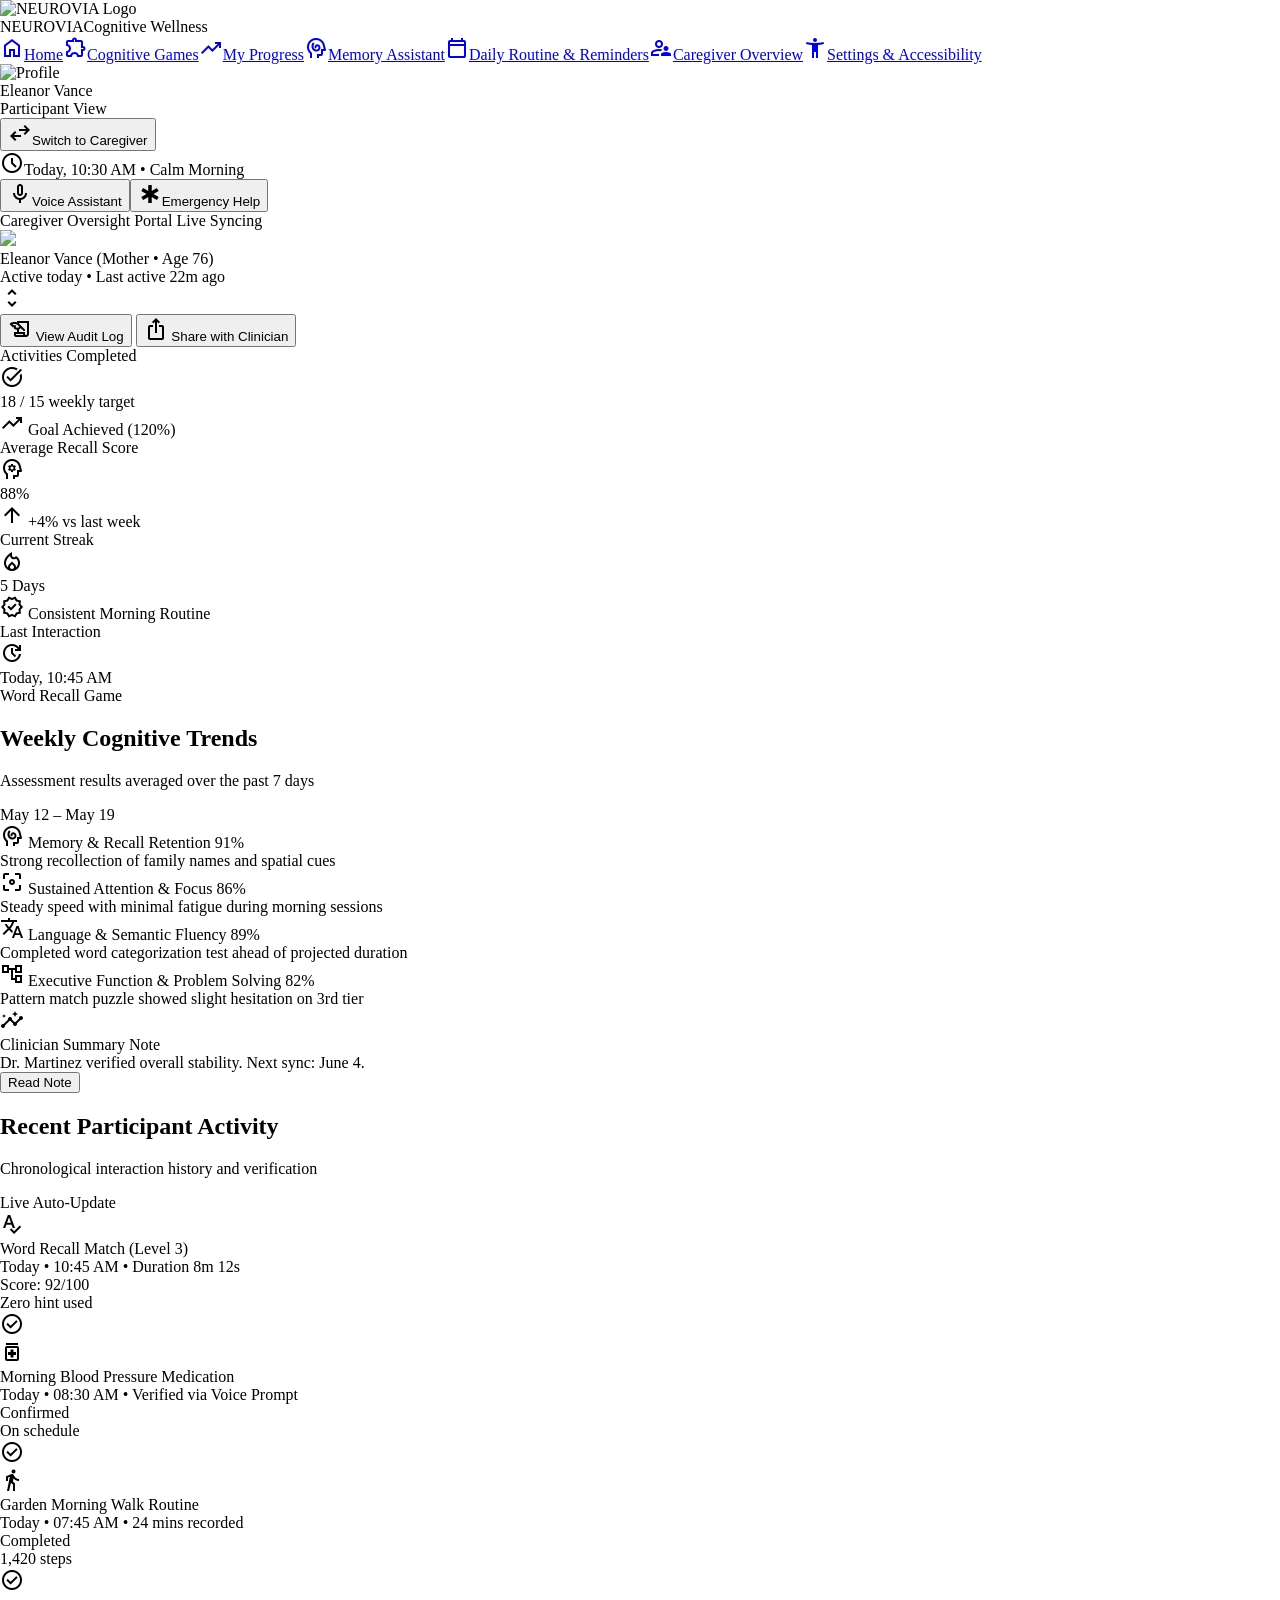
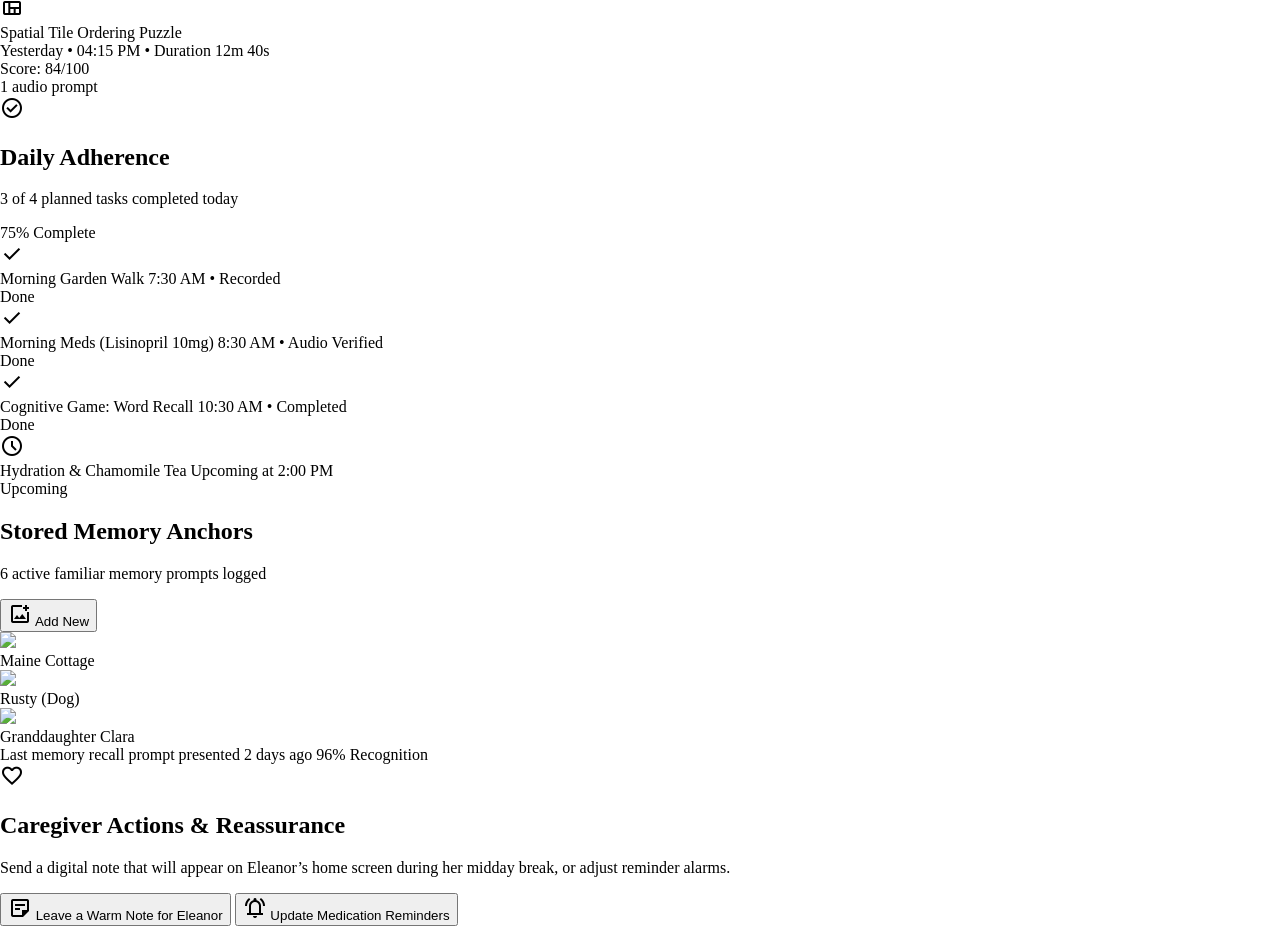
==== stitch_design/code.html @ ff9efb5a "Initial commit: CUREME/APON Cognitive Care Platform - FastAPI backend, Streamlit frontend, Web clien" ====
<!DOCTYPE html><html lang="en" style=""><head><meta charset="utf-8"><meta content="width=device-width, initial-scale=1.0" name="viewport"><link href="https://fonts.googleapis.com" rel="preconnect"><link crossorigin="" href="https://fonts.gstatic.com" rel="preconnect"><link href="https://fonts.googleapis.com/css2?family=Atkinson+Hyperlegible+Next:ital,wght@0,400..700;1,400..700&amp;family=Plus+Jakarta+Sans:ital,wght@0,500;0,600;0,700;1,500;1,600&amp;display=swap" rel="stylesheet"><link href="https://fonts.googleapis.com/css2?family=Material+Symbols+Outlined:opsz,wght,FILL,GRAD@24,400,0,0" rel="stylesheet">
<link href="https://fonts.googleapis.com/css2?family=Material+Symbols+Outlined:wght,FILL@100..700,0..1&amp;display=swap" rel="stylesheet"><style>@layer base{html,body{margin:0;padding:0;}body{overscroll-behavior:none;}main>:first-child{margin-top:0!important;}main>:last-child{margin-bottom:0!important;}}::-webkit-scrollbar{display:none;}</style><script src="https://cdn.tailwindcss.com"></script><script id="tailwind-config">tailwind.config={darkMode:"class",theme:{extend:{colors:{"tertiary-fixed":"#ffddb6","inverse-on-surface":"#e4f3fb","error-container":"#ffdad6","primary":"#005138","surface-container-highest":"#d6e5ed","background":"#f3faff","inverse-primary":"#89d6b1","secondary-fixed":"#d2e4fc","on-primary-container":"#9ae9c3","surface-variant":"#d6e5ed","surface-container":"#e1f0f8","secondary":"#4f6074","on-tertiary-container":"#ffd198","tertiary":"#643f00","on-primary-fixed-variant":"#005138","surface-container-lowest":"#ffffff","on-error-container":"#93000a","surface-dim":"#cddce4","on-primary":"#ffffff","surface":"#f3faff","secondary-container":"#d2e4fc","on-background":"#0f1d23","surface-bright":"#f3faff","surface-container-high":"#dbebf2","primary-container":"#176b4d","on-tertiary-fixed-variant":"#643f00","on-surface-variant":"#3f4943","surface-tint":"#176b4d","outline":"#6f7a73","on-tertiary-fixed":"#2a1800","on-tertiary":"#ffffff","surface-container-low":"#e7f6fe","outline-variant":"#bec9c1","primary-fixed-dim":"#89d6b1","tertiary-container":"#845400","on-error":"#ffffff","secondary-fixed-dim":"#b6c8df","error":"#ba1a1a","on-secondary-container":"#55667a","on-surface":"#0f1d23","on-secondary-fixed-variant":"#37485b","tertiary-fixed-dim":"#ffb959","inverse-surface":"#243238","on-secondary":"#ffffff","on-primary-fixed":"#002114","primary-fixed":"#a4f3cc","on-secondary-fixed":"#0a1d2e"},borderRadius:{"DEFAULT":"0.25rem","lg":"0.5rem","xl":"0.75rem","full":"9999px"},spacing:{"space-sm":"0.75rem","space-lg":"1.5rem","space-xs":"0.5rem","space-md":"1rem","gutter-desktop":"2rem","margin-desktop":"3rem","gutter":"1.5rem","margin":"1.5rem","space-xl":"2.5rem"},fontFamily:{"headline-lg":["Plus Jakarta Sans"],"headline-sm":["Plus Jakarta Sans"],"body-md":["Atkinson Hyperlegible Next"],"headline-xl":["Plus Jakarta Sans"],"headline-lg-mobile":["Plus Jakarta Sans"],"label-sm":["Atkinson Hyperlegible Next"],"headline-xl-mobile":["Plus Jakarta Sans"],"label-lg":["Atkinson Hyperlegible Next"],"label-md":["Atkinson Hyperlegible Next"],"body-lg":["Atkinson Hyperlegible Next"],"body-xl":["Atkinson Hyperlegible Next"],"headline-md":["Plus Jakarta Sans"]},fontSize:{"headline-lg":["32px",{lineHeight:"42px",letterSpacing:"-0.015em",fontWeight:"700"}],"headline-sm":["20px",{lineHeight:"28px",fontWeight:"600"}],"body-md":["16px",{lineHeight:"26px",fontWeight:"400"}],"headline-xl":["40px",{lineHeight:"52px",letterSpacing:"-0.02em",fontWeight:"700"}],"headline-lg-mobile":["26px",{lineHeight:"34px",fontWeight:"700"}],"label-sm":["13px",{lineHeight:"18px",letterSpacing:"0.02em",fontWeight:"600"}],"headline-xl-mobile":["30px",{lineHeight:"38px",letterSpacing:"-0.01em",fontWeight:"700"}],"label-lg":["16px",{lineHeight:"22px",letterSpacing:"0.01em",fontWeight:"600"}],"label-md":["15px",{lineHeight:"20px",letterSpacing:"0.01em",fontWeight:"600"}],"body-lg":["18px",{lineHeight:"28px",fontWeight:"400"}],"body-xl":["20px",{lineHeight:"32px",fontWeight:"400"}],"headline-md":["24px",{lineHeight:"34px",fontWeight:"600"}]}}}}</script></head><body class="bg-surface font-body-md text-on-surface antialiased"><aside class="fixed left-0 top-0 h-screen w-[280px] bg-inverse-surface text-inverse-on-surface z-50 flex flex-col justify-between shadow-[0_4px_24px_rgba(0,0,0,0.12)] select-none"><div class="flex flex-col flex-1 min-h-0"><div class="p-space-lg flex items-center gap-space-sm bg-inverse-surface"><img alt="NEUROVIA Logo" class="h-8 w-auto object-contain" src="https://lh3.googleusercontent.com/aida-public/[base64]"><div class="flex flex-col"><span class="font-headline-sm text-headline-sm text-surface-container-lowest leading-none tracking-tight">NEUROVIA</span><span class="font-label-sm text-label-sm text-outline-variant mt-1 leading-none">Cognitive Wellness</span></div></div><nav class="flex-1 overflow-y-auto px-space-md py-space-xs space-y-1" data-active-classes="bg-primary-container text-on-primary font-label-lg rounded-xl shadow-[0_2px_8px_rgba(0,0,0,0.1)]"><a class="flex items-center gap-space-sm px-space-md py-3 rounded-xl font-label-lg text-label-lg text-surface-container-highest hover:bg-surface-variant/10 hover:text-surface-container-lowest transition-all duration-150" data-path="elderly-dashboard" href="#"><span class="material-symbols-outlined text-[24px]">home</span><span class="">Home</span></a><a class="flex items-center gap-space-sm px-space-md py-3 rounded-xl font-label-lg text-label-lg text-surface-container-highest hover:bg-surface-variant/10 hover:text-surface-container-lowest transition-all duration-150" data-path="cognitive-games" href="#"><span class="material-symbols-outlined text-[24px]">extension</span><span class="">Cognitive Games</span></a><a class="flex items-center gap-space-sm px-space-md py-3 rounded-xl font-label-lg text-label-lg text-surface-container-highest hover:bg-surface-variant/10 hover:text-surface-container-lowest transition-all duration-150" data-path="my-progress" href="#"><span class="material-symbols-outlined text-[24px]">trending_up</span><span class="">My Progress</span></a><a class="flex items-center gap-space-sm px-space-md py-3 rounded-xl font-label-lg text-label-lg text-surface-container-highest hover:bg-surface-variant/10 hover:text-surface-container-lowest transition-all duration-150" data-path="memory-assistant" href="#"><span class="material-symbols-outlined text-[24px]">cognition</span><span class="">Memory Assistant</span></a><a class="flex items-center gap-space-sm px-space-md py-3 rounded-xl font-label-lg text-label-lg text-surface-container-highest hover:bg-surface-variant/10 hover:text-surface-container-lowest transition-all duration-150" data-path="daily-routine-and-reminders" href="#"><span class="material-symbols-outlined text-[24px]">calendar_today</span><span class="">Daily Routine &amp; Reminders</span></a><a aria-current="page" class="flex items-center gap-space-sm px-space-md py-3 transition-all duration-150 bg-primary-container text-on-primary font-label-lg rounded-xl shadow-[0_2px_8px_rgba(0,0,0,0.1)]" data-path="caregiver-overview" href="#"><span class="material-symbols-outlined text-[24px]">supervisor_account</span><span class="">Caregiver Overview</span></a><a class="flex items-center gap-space-sm px-space-md py-3 rounded-xl font-label-lg text-label-lg text-surface-container-highest hover:bg-surface-variant/10 hover:text-surface-container-lowest transition-all duration-150" data-path="settings-and-accessibility" href="#"><span class="material-symbols-outlined text-[24px]">accessibility_new</span><span class="">Settings &amp; Accessibility</span></a></nav></div><div class="p-space-md bg-inverse-surface space-y-space-sm"><div class="flex items-center gap-space-sm p-space-sm rounded-xl bg-surface-variant/10"><img alt="Profile" class="w-8 h-8 rounded-full object-cover" src="https://lh3.googleusercontent.com/aida-public/[base64]"><div class="flex-1 min-w-0"><div class="font-label-md text-label-md text-surface-container-lowest truncate">Eleanor Vance</div><div class="inline-flex items-center gap-1 font-label-sm text-label-sm text-primary-fixed"><span class="w-2 h-2 rounded-full bg-primary-fixed"></span>Participant View</div></div></div><button class="w-full min-h-[48px] flex items-center justify-center gap-space-xs px-space-md py-2.5 rounded-xl font-label-md text-label-md text-surface-container-lowest bg-surface-variant/20 hover:bg-surface-variant/30 transition-colors focus:outline-none" type="button"><span class="material-symbols-outlined text-[20px]">swap_horiz</span><span class="">Switch to Caregiver</span></button></div></aside><div class="pl-[280px]"><header class="fixed top-0 left-[280px] right-0 h-20 bg-surface/90 backdrop-blur-xl shadow-[0_1px_8px_rgba(0,0,0,0.04)] z-40 flex items-center justify-between px-gutter-desktop"><div class="flex items-center gap-space-md"><div class="flex items-center gap-space-xs text-on-surface-variant"><span class="material-symbols-outlined text-[24px] text-primary">schedule</span><span class="font-label-lg text-label-lg font-medium text-on-surface">Today, 10:30 AM • Calm Morning</span></div></div><div class="flex items-center gap-space-md"><button aria-label="Toggle Voice Assistant" class="min-h-[48px] px-space-md py-2 rounded-full bg-surface-container-high hover:bg-surface-container-highest text-on-surface flex items-center gap-space-xs font-label-lg text-label-lg transition-colors shadow-[0_1px_4px_rgba(0,0,0,0.03)]" type="button"><span class="material-symbols-outlined text-[22px] text-primary">mic</span><span class="">Voice Assistant</span></button><button class="min-h-[48px] px-space-md py-2 rounded-full bg-error text-on-error flex items-center gap-space-xs font-label-lg text-label-lg shadow-[0_2px_8px_rgba(186,26,26,0.2)] hover:opacity-95 transition-opacity" type="button"><span class="material-symbols-outlined text-[22px]">emergency</span><span class="">Emergency Help</span></button></div></header><main class="w-full pt-20 px-gutter-desktop pb-margin-desktop bg-surface min-h-screen"><div class="flex flex-col w-full max-w-[1440px] mx-auto gap-space-xl">
<!-- Top Context & Action Bar -->
<section class="flex flex-col md:flex-row md:items-center justify-between gap-space-md">
<div class="flex flex-col gap-1">
<div class="flex items-center gap-space-xs">
<span class="font-label-sm text-label-sm text-secondary tracking-wider uppercase">Caregiver Oversight Portal</span>
<span class="w-1.5 h-1.5 rounded-full bg-primary"></span>
<span class="font-label-sm text-label-sm text-primary">Live Syncing</span>
</div>
<div class="flex flex-wrap items-center gap-space-md">
<!-- Participant Selector Segment -->
<div class="relative inline-flex items-center bg-surface-container-low hover:bg-surface-container py-2 px-4 rounded-xl shadow-sm cursor-pointer transition-all duration-150">
<div class="w-10 h-10 rounded-full overflow-hidden mr-3 shrink-0">
<img class="w-full h-full object-cover" data-alt="Warm and dignified portrait of Eleanor Vance, an active 76-year-old grandmother with soft silver hair, wearing an emerald knit cardigan, sitting near natural morning window light in a serene room with Scandinavian indoor plants." src="https://lh3.googleusercontent.com/aida-public/[base64]">
</div>
<div class="flex flex-col pr-8">
<span class="font-headline-sm text-headline-sm text-on-surface">Eleanor Vance <span class="font-normal text-secondary text-body-md">(Mother • Age 76)</span></span>
<div class="flex items-center gap-1.5 mt-0.5">
<span class="w-2 h-2 rounded-full bg-primary animate-pulse"></span>
<span class="font-label-sm text-label-sm text-primary font-medium">Active today • Last active 22m ago</span>
</div>
</div>
<span class="material-symbols-outlined text-secondary absolute right-3 text-[22px]">unfold_more</span>
</div>
</div>
</div>
<!-- Quick Action Hub -->
<div class="flex items-center gap-space-sm self-start md:self-auto">
<button class="min-h-[48px] px-space-md py-2.5 rounded-xl bg-surface-container hover:bg-surface-container-high text-on-surface font-label-lg text-label-lg flex items-center gap-space-xs shadow-sm transition-all duration-150" type="button">
<span class="material-symbols-outlined text-[20px] text-secondary">history_edu</span>
<span class="">View Audit Log</span>
</button>
<button class="min-h-[48px] px-space-lg py-2.5 rounded-xl bg-primary hover:bg-primary-container text-on-primary font-label-lg text-label-lg flex items-center gap-space-xs shadow-md transition-all duration-150" type="button">
<span class="material-symbols-outlined text-[20px]">ios_share</span>
<span class="">Share with Clinician</span>
</button>
</div>
</section>
<!-- Key Health Indicators (4-Metric Grid) -->
<section class="grid grid-cols-1 sm:grid-cols-2 lg:grid-cols-4 gap-space-md">
<!-- Metric 1 -->
<div class="bg-surface-container-lowest p-space-lg rounded-xl shadow-sm flex flex-col justify-between relative overflow-hidden group hover:shadow-md transition-shadow">
<div class="absolute -right-3 -top-3 w-20 h-20 rounded-full bg-primary/5 pointer-events-none"></div>
<div class="flex items-center justify-between">
<span class="font-label-md text-label-md text-secondary font-medium">Activities Completed</span>
<div class="w-9 h-9 rounded-lg bg-surface-container-low flex items-center justify-center text-primary">
<span class="material-symbols-outlined text-[22px]">task_alt</span>
</div>
</div>
<div class="mt-4">
<div class="font-headline-lg text-headline-lg text-on-surface tracking-tight">18 <span class="font-label-md text-label-md text-secondary font-normal">/ 15 weekly target</span></div>
<div class="inline-flex items-center gap-1.5 mt-2 px-2.5 py-1 rounded-full bg-primary-fixed/40 text-on-primary-fixed-variant font-label-sm text-label-sm font-semibold">
<span class="material-symbols-outlined text-[16px]">trending_up</span>
<span class="">Goal Achieved (120%)</span>
</div>
</div>
<div class="w-full bg-surface-container-high h-1.5 rounded-full mt-4 overflow-hidden">
<div class="bg-primary h-full rounded-full" style="width: 100%;"></div>
</div>
</div>
<!-- Metric 2 -->
<div class="bg-surface-container-lowest p-space-lg rounded-xl shadow-sm flex flex-col justify-between relative overflow-hidden group hover:shadow-md transition-shadow">
<div class="absolute -right-3 -top-3 w-20 h-20 rounded-full bg-secondary-fixed/30 pointer-events-none"></div>
<div class="flex items-center justify-between">
<span class="font-label-md text-label-md text-secondary font-medium">Average Recall Score</span>
<div class="w-9 h-9 rounded-lg bg-secondary-container flex items-center justify-center text-on-secondary-container">
<span class="material-symbols-outlined text-[22px]">psychology</span>
</div>
</div>
<div class="mt-4">
<div class="font-headline-lg text-headline-lg text-on-surface tracking-tight">88%</div>
<div class="inline-flex items-center gap-1.5 mt-2 px-2.5 py-1 rounded-full bg-primary-fixed/40 text-on-primary-fixed-variant font-label-sm text-label-sm font-semibold">
<span class="material-symbols-outlined text-[16px]">arrow_upward</span>
<span class="">+4% vs last week</span>
</div>
</div>
<div class="w-full bg-surface-container-high h-1.5 rounded-full mt-4 overflow-hidden">
<div class="bg-primary-container h-full rounded-full" style="width: 88%;"></div>
</div>
</div>
<!-- Metric 3 -->
<div class="bg-surface-container-lowest p-space-lg rounded-xl shadow-sm flex flex-col justify-between relative overflow-hidden group hover:shadow-md transition-shadow">
<div class="absolute -right-3 -top-3 w-20 h-20 rounded-full bg-tertiary-fixed/30 pointer-events-none"></div>
<div class="flex items-center justify-between">
<span class="font-label-md text-label-md text-secondary font-medium">Current Streak</span>
<div class="w-9 h-9 rounded-lg bg-tertiary-fixed/60 flex items-center justify-center text-on-tertiary-fixed-variant">
<span class="material-symbols-outlined text-[22px]">local_fire_department</span>
</div>
</div>
<div class="mt-4">
<div class="font-headline-lg text-headline-lg text-on-surface tracking-tight">5 Days</div>
<div class="inline-flex items-center gap-1.5 mt-2 px-2.5 py-1 rounded-full bg-tertiary-fixed/40 text-on-tertiary-fixed-variant font-label-sm text-label-sm font-semibold">
<span class="material-symbols-outlined text-[16px]">verified</span>
<span class="">Consistent Morning Routine</span>
</div>
</div>
<div class="w-full bg-surface-container-high h-1.5 rounded-full mt-4 overflow-hidden">
<div class="bg-tertiary-container h-full rounded-full" style="width: 71%;"></div>
</div>
</div>
<!-- Metric 4 -->
<div class="bg-surface-container-lowest p-space-lg rounded-xl shadow-sm flex flex-col justify-between relative overflow-hidden group hover:shadow-md transition-shadow">
<div class="absolute -right-3 -top-3 w-20 h-20 rounded-full bg-surface-variant/40 pointer-events-none"></div>
<div class="flex items-center justify-between">
<span class="font-label-md text-label-md text-secondary font-medium">Last Interaction</span>
<div class="w-9 h-9 rounded-lg bg-surface-container-high flex items-center justify-center text-secondary">
<span class="material-symbols-outlined text-[22px]">update</span>
</div>
</div>
<div class="mt-4">
<div class="font-headline-sm text-headline-sm text-on-surface tracking-tight">Today, 10:45 AM</div>
<div class="text-body-md text-secondary mt-1 flex items-center gap-1.5">
<span class="w-2 h-2 rounded-full bg-inverse-primary"></span>
<span class="">Word Recall Game</span>
</div>
</div>
<div class="w-full bg-surface-container-high h-1.5 rounded-full mt-4 overflow-hidden">
<div class="bg-secondary h-full rounded-full" style="width: 100%;"></div>
</div>
</div>
</section>
<!-- Main 2-Column Oversight Grid -->
<div class="grid grid-cols-1 lg:grid-cols-12 gap-space-lg">
<!-- Left Column (Performance & Activity Audits) -->
<section class="lg:col-span-7 flex flex-col gap-space-lg">
<!-- Performance Breakdown Chart Card -->
<div class="bg-surface-container-lowest p-space-lg rounded-xl shadow-sm flex flex-col gap-space-md">
<div class="flex items-center justify-between">
<div class="flex flex-col">
<h2 class="font-headline-md text-headline-md text-on-surface">Weekly Cognitive Trends</h2>
<p class="font-body-md text-body-md text-secondary">Assessment results averaged over the past 7 days</p>
</div>
<span class="px-3 py-1 bg-surface-container text-on-surface font-label-sm text-label-sm rounded-full font-medium">May 12 – May 19</span>
</div>
<!-- Metric Bars -->
<div class="flex flex-col gap-space-md mt-2">
<!-- Memory -->
<div class="flex flex-col gap-1.5">
<div class="flex items-center justify-between font-label-md text-label-md">
<span class="flex items-center gap-2 text-on-surface font-medium">
<span class="material-symbols-outlined text-primary text-[20px]">cognition</span>
                Memory &amp; Recall Retention
              </span>
<span class="font-headline-sm text-headline-sm text-primary">91%</span>
</div>
<div class="w-full bg-surface-container h-3 rounded-full overflow-hidden p-0.5">
<div class="bg-primary h-full rounded-full transition-all duration-500" style="width: 91%;"></div>
</div>
<span class="font-label-sm text-label-sm text-secondary">Strong recollection of family names and spatial cues</span>
</div>
<!-- Attention -->
<div class="flex flex-col gap-1.5">
<div class="flex items-center justify-between font-label-md text-label-md">
<span class="flex items-center gap-2 text-on-surface font-medium">
<span class="material-symbols-outlined text-secondary text-[20px]">filter_center_focus</span>
                Sustained Attention &amp; Focus
              </span>
<span class="font-headline-sm text-headline-sm text-secondary">86%</span>
</div>
<div class="w-full bg-surface-container h-3 rounded-full overflow-hidden p-0.5">
<div class="bg-secondary h-full rounded-full transition-all duration-500" style="width: 86%;"></div>
</div>
<span class="font-label-sm text-label-sm text-secondary">Steady speed with minimal fatigue during morning sessions</span>
</div>
<!-- Language -->
<div class="flex flex-col gap-1.5">
<div class="flex items-center justify-between font-label-md text-label-md">
<span class="flex items-center gap-2 text-on-surface font-medium">
<span class="material-symbols-outlined text-primary-container text-[20px]">translate</span>
                Language &amp; Semantic Fluency
              </span>
<span class="font-headline-sm text-headline-sm text-primary-container">89%</span>
</div>
<div class="w-full bg-surface-container h-3 rounded-full overflow-hidden p-0.5">
<div class="bg-primary-container h-full rounded-full transition-all duration-500" style="width: 89%;"></div>
</div>
<span class="font-label-sm text-label-sm text-secondary">Completed word categorization test ahead of projected duration</span>
</div>
<!-- Executive Function -->
<div class="flex flex-col gap-1.5">
<div class="flex items-center justify-between font-label-md text-label-md">
<span class="flex items-center gap-2 text-on-surface font-medium">
<span class="material-symbols-outlined text-tertiary-container text-[20px]">account_tree</span>
                Executive Function &amp; Problem Solving
              </span>
<span class="font-headline-sm text-headline-sm text-tertiary">82%</span>
</div>
<div class="w-full bg-surface-container h-3 rounded-full overflow-hidden p-0.5">
<div class="bg-tertiary-container h-full rounded-full transition-all duration-500" style="width: 82%;"></div>
</div>
<span class="font-label-sm text-label-sm text-secondary">Pattern match puzzle showed slight hesitation on 3rd tier</span>
</div>
</div>
<!-- Weekly Comparison Sparkline Strip -->
<div class="mt-4 p-space-md bg-surface-container-low rounded-xl flex items-center justify-between">
<div class="flex items-center gap-3">
<div class="w-10 h-10 rounded-full bg-primary-fixed flex items-center justify-center text-primary font-bold text-[18px]">
<span class="material-symbols-outlined">insights</span>
</div>
<div>
<div class="font-label-lg text-label-lg text-on-surface font-semibold">Clinician Summary Note</div>
<div class="font-body-md text-body-md text-secondary">Dr. Martinez verified overall stability. Next sync: June 4.</div>
</div>
</div>
<button class="font-label-md text-label-md text-primary font-semibold hover:underline" type="button">Read Note</button>
</div>
</div>
<!-- Recent Participant Activity Audit Log -->
<div class="bg-surface-container-lowest p-space-lg rounded-xl shadow-sm flex flex-col gap-space-md">
<div class="flex items-center justify-between">
<div class="flex flex-col">
<h2 class="font-headline-md text-headline-md text-on-surface">Recent Participant Activity</h2>
<p class="font-body-md text-body-md text-secondary">Chronological interaction history and verification</p>
</div>
<span class="font-label-sm text-label-sm text-secondary">Live Auto-Update</span>
</div>
<div class="flex flex-col divide-y divide-surface-container-highest">
<!-- Activity Item 1 -->
<div class="py-3.5 flex items-center justify-between gap-space-md">
<div class="flex items-center gap-space-md">
<div class="w-11 h-11 rounded-xl bg-surface-container-low flex items-center justify-center text-primary shrink-0">
<span class="material-symbols-outlined text-[24px]">spellcheck</span>
</div>
<div class="flex flex-col">
<div class="font-label-lg text-label-lg text-on-surface font-semibold">Word Recall Match (Level 3)</div>
<div class="font-label-sm text-label-sm text-secondary">Today • 10:45 AM • Duration 8m 12s</div>
</div>
</div>
<div class="flex items-center gap-space-md shrink-0">
<div class="text-right">
<div class="font-label-lg text-label-lg text-primary font-bold">Score: 92/100</div>
<span class="font-label-sm text-label-sm text-secondary">Zero hint used</span>
</div>
<span class="material-symbols-outlined text-primary text-[20px]">check_circle</span>
</div>
</div>
<!-- Activity Item 2 -->
<div class="py-3.5 flex items-center justify-between gap-space-md">
<div class="flex items-center gap-space-md">
<div class="w-11 h-11 rounded-xl bg-surface-container-low flex items-center justify-center text-primary shrink-0">
<span class="material-symbols-outlined text-[24px]">medication</span>
</div>
<div class="flex flex-col">
<div class="font-label-lg text-label-lg text-on-surface font-semibold">Morning Blood Pressure Medication</div>
<div class="font-label-sm text-label-sm text-secondary">Today • 08:30 AM • Verified via Voice Prompt</div>
</div>
</div>
<div class="flex items-center gap-space-md shrink-0">
<div class="text-right">
<div class="font-label-lg text-label-lg text-primary font-bold">Confirmed</div>
<span class="font-label-sm text-label-sm text-secondary">On schedule</span>
</div>
<span class="material-symbols-outlined text-primary text-[20px]">check_circle</span>
</div>
</div>
<!-- Activity Item 3 -->
<div class="py-3.5 flex items-center justify-between gap-space-md">
<div class="flex items-center gap-space-md">
<div class="w-11 h-11 rounded-xl bg-surface-container-low flex items-center justify-center text-secondary shrink-0">
<span class="material-symbols-outlined text-[24px]">directions_walk</span>
</div>
<div class="flex flex-col">
<div class="font-label-lg text-label-lg text-on-surface font-semibold">Garden Morning Walk Routine</div>
<div class="font-label-sm text-label-sm text-secondary">Today • 07:45 AM • 24 mins recorded</div>
</div>
</div>
<div class="flex items-center gap-space-md shrink-0">
<div class="text-right">
<div class="font-label-lg text-label-lg text-on-surface font-bold">Completed</div>
<span class="font-label-sm text-label-sm text-secondary">1,420 steps</span>
</div>
<span class="material-symbols-outlined text-primary text-[20px]">check_circle</span>
</div>
</div>
<!-- Activity Item 4 -->
<div class="py-3.5 flex items-center justify-between gap-space-md">
<div class="flex items-center gap-space-md">
<div class="w-11 h-11 rounded-xl bg-surface-container-low flex items-center justify-center text-primary-container shrink-0">
<span class="material-symbols-outlined text-[24px]">view_quilt</span>
</div>
<div class="flex flex-col">
<div class="font-label-lg text-label-lg text-on-surface font-semibold">Spatial Tile Ordering Puzzle</div>
<div class="font-label-sm text-label-sm text-secondary">Yesterday • 04:15 PM • Duration 12m 40s</div>
</div>
</div>
<div class="flex items-center gap-space-md shrink-0">
<div class="text-right">
<div class="font-label-lg text-label-lg text-on-surface font-bold">Score: 84/100</div>
<span class="font-label-sm text-label-sm text-secondary">1 audio prompt</span>
</div>
<span class="material-symbols-outlined text-primary text-[20px]">check_circle</span>
</div>
</div>
</div>
</div>
</section>
<!-- Right Column (Routine Adherence, Memory Anchors, Caregiver Actions) -->
<section class="lg:col-span-5 flex flex-col gap-space-lg">
<!-- Daily Routine Adherence -->
<div class="bg-surface-container-lowest p-space-lg rounded-xl shadow-sm flex flex-col gap-space-md">
<div class="flex items-center justify-between">
<div>
<h2 class="font-headline-md text-headline-md text-on-surface">Daily Adherence</h2>
<p class="font-body-md text-body-md text-secondary">3 of 4 planned tasks completed today</p>
</div>
<span class="px-2.5 py-1 rounded-full bg-primary-fixed/40 text-primary font-label-sm text-label-sm font-semibold">75% Complete</span>
</div>
<div class="flex flex-col gap-space-sm mt-2">
<!-- Step 1 -->
<div class="flex items-center justify-between p-space-md bg-surface-container-low rounded-xl">
<div class="flex items-center gap-space-sm">
<div class="w-8 h-8 rounded-full bg-primary flex items-center justify-center text-on-primary shrink-0">
<span class="material-symbols-outlined text-[18px]">check</span>
</div>
<div class="flex flex-col">
<span class="font-label-lg text-label-lg text-on-surface font-semibold">Morning Garden Walk</span>
<span class="font-label-sm text-label-sm text-secondary">7:30 AM • Recorded</span>
</div>
</div>
<span class="px-2.5 py-0.5 rounded-full bg-primary-fixed/50 text-on-primary-fixed-variant font-label-sm text-label-sm">Done</span>
</div>
<!-- Step 2 -->
<div class="flex items-center justify-between p-space-md bg-surface-container-low rounded-xl">
<div class="flex items-center gap-space-sm">
<div class="w-8 h-8 rounded-full bg-primary flex items-center justify-center text-on-primary shrink-0">
<span class="material-symbols-outlined text-[18px]">check</span>
</div>
<div class="flex flex-col">
<span class="font-label-lg text-label-lg text-on-surface font-semibold">Morning Meds (Lisinopril 10mg)</span>
<span class="font-label-sm text-label-sm text-secondary">8:30 AM • Audio Verified</span>
</div>
</div>
<span class="px-2.5 py-0.5 rounded-full bg-primary-fixed/50 text-on-primary-fixed-variant font-label-sm text-label-sm">Done</span>
</div>
<!-- Step 3 -->
<div class="flex items-center justify-between p-space-md bg-surface-container-low rounded-xl">
<div class="flex items-center gap-space-sm">
<div class="w-8 h-8 rounded-full bg-primary flex items-center justify-center text-on-primary shrink-0">
<span class="material-symbols-outlined text-[18px]">check</span>
</div>
<div class="flex flex-col">
<span class="font-label-lg text-label-lg text-on-surface font-semibold">Cognitive Game: Word Recall</span>
<span class="font-label-sm text-label-sm text-secondary">10:30 AM • Completed</span>
</div>
</div>
<span class="px-2.5 py-0.5 rounded-full bg-primary-fixed/50 text-on-primary-fixed-variant font-label-sm text-label-sm">Done</span>
</div>
<!-- Step 4 Upcoming -->
<div class="flex items-center justify-between p-space-md bg-surface-container rounded-xl">
<div class="flex items-center gap-space-sm">
<div class="w-8 h-8 rounded-full bg-surface-container-highest flex items-center justify-center text-secondary shrink-0">
<span class="material-symbols-outlined text-[18px]">schedule</span>
</div>
<div class="flex flex-col">
<span class="font-label-lg text-label-lg text-on-surface font-semibold">Hydration &amp; Chamomile Tea</span>
<span class="font-label-sm text-label-sm text-secondary">Upcoming at 2:00 PM</span>
</div>
</div>
<span class="px-2.5 py-0.5 rounded-full bg-secondary-container text-on-secondary-container font-label-sm text-label-sm">Upcoming</span>
</div>
</div>
</div>
<!-- Stored Memories Summary -->
<div class="bg-surface-container-lowest p-space-lg rounded-xl shadow-sm flex flex-col gap-space-md">
<div class="flex items-center justify-between">
<div class="flex flex-col">
<h2 class="font-headline-md text-headline-md text-on-surface">Stored Memory Anchors</h2>
<p class="font-body-md text-body-md text-secondary">6 active familiar memory prompts logged</p>
</div>
<button class="font-label-sm text-label-sm text-primary font-semibold hover:underline flex items-center gap-1" type="button">
<span class="material-symbols-outlined text-[18px]">add_photo_alternate</span>
<span class="">Add New</span>
</button>
</div>
<div class="grid grid-cols-3 gap-space-xs mt-1">
<div class="relative group rounded-xl overflow-hidden aspect-square">
<img class="w-full h-full object-cover" data-alt="Vintage framed sepia photograph of Eleanor's childhood cottage in coastal Maine, surrounded by blooming wild hydrangeas, sunny Atlantic coast day." src="https://lh3.googleusercontent.com/aida-public/[base64]">
<div class="absolute inset-0 bg-gradient-to-t from-black/70 via-black/20 to-transparent p-2 flex flex-col justify-end">
<span class="text-on-primary font-label-sm text-label-sm font-medium leading-tight">Maine Cottage</span>
</div>
</div>
<div class="relative group rounded-xl overflow-hidden aspect-square">
<img class="w-full h-full object-cover" data-alt="Candid photograph of Eleanor's golden retriever dog Rusty sitting happily on a wooden porch deck in warm sunlight." src="https://lh3.googleusercontent.com/aida-public/[base64]">
<div class="absolute inset-0 bg-gradient-to-t from-black/70 via-black/20 to-transparent p-2 flex flex-col justify-end">
<span class="text-on-primary font-label-sm text-label-sm font-medium leading-tight">Rusty (Dog)</span>
</div>
</div>
<div class="relative group rounded-xl overflow-hidden aspect-square">
<img class="w-full h-full object-cover" data-alt="Heartwarming photo of Eleanor holding her newborn granddaughter Clara wrapped in a soft yellow knitted baby blanket." src="https://lh3.googleusercontent.com/aida-public/[base64]">
<div class="absolute inset-0 bg-gradient-to-t from-black/70 via-black/20 to-transparent p-2 flex flex-col justify-end">
<span class="text-on-primary font-label-sm text-label-sm font-medium leading-tight">Granddaughter Clara</span>
</div>
</div>
</div>
<div class="flex items-center justify-between text-secondary pt-1 font-label-sm text-label-sm">
<span class="">Last memory recall prompt presented 2 days ago</span>
<span class="text-primary font-medium">96% Recognition</span>
</div>
</div>
<!-- Caregiver Interaction & Fast Actions -->
<div class="bg-surface-container-high p-space-lg rounded-xl shadow-sm flex flex-col gap-space-md">
<div class="flex items-center gap-space-xs text-on-surface">
<span class="material-symbols-outlined text-primary text-[24px]">favorite</span>
<h2 class="font-headline-sm text-headline-sm">Caregiver Actions &amp; Reassurance</h2>
</div>
<p class="font-body-md text-body-md text-secondary">
          Send a digital note that will appear on Eleanor’s home screen during her midday break, or adjust reminder alarms.
        </p>
<div class="flex flex-col gap-space-sm pt-2">
<button class="w-full min-h-[52px] px-space-md py-3 rounded-xl bg-primary hover:bg-primary-container text-on-primary font-label-lg text-label-lg flex items-center justify-center gap-space-xs shadow-md transition-all" type="button">
<span class="material-symbols-outlined text-[20px]">sticky_note_2</span>
<span class="">Leave a Warm Note for Eleanor</span>
</button>
<button class="w-full min-h-[52px] px-space-md py-3 rounded-xl bg-surface-container-lowest hover:bg-surface-container text-on-surface font-label-lg text-label-lg flex items-center justify-center gap-space-xs shadow-sm transition-all" type="button">
<span class="material-symbols-outlined text-[20px] text-secondary">notifications_active</span>
<span class="">Update Medication Reminders</span>
</button>
</div>
</div>
</section>
</div>
</div></main></div>

</body></html>
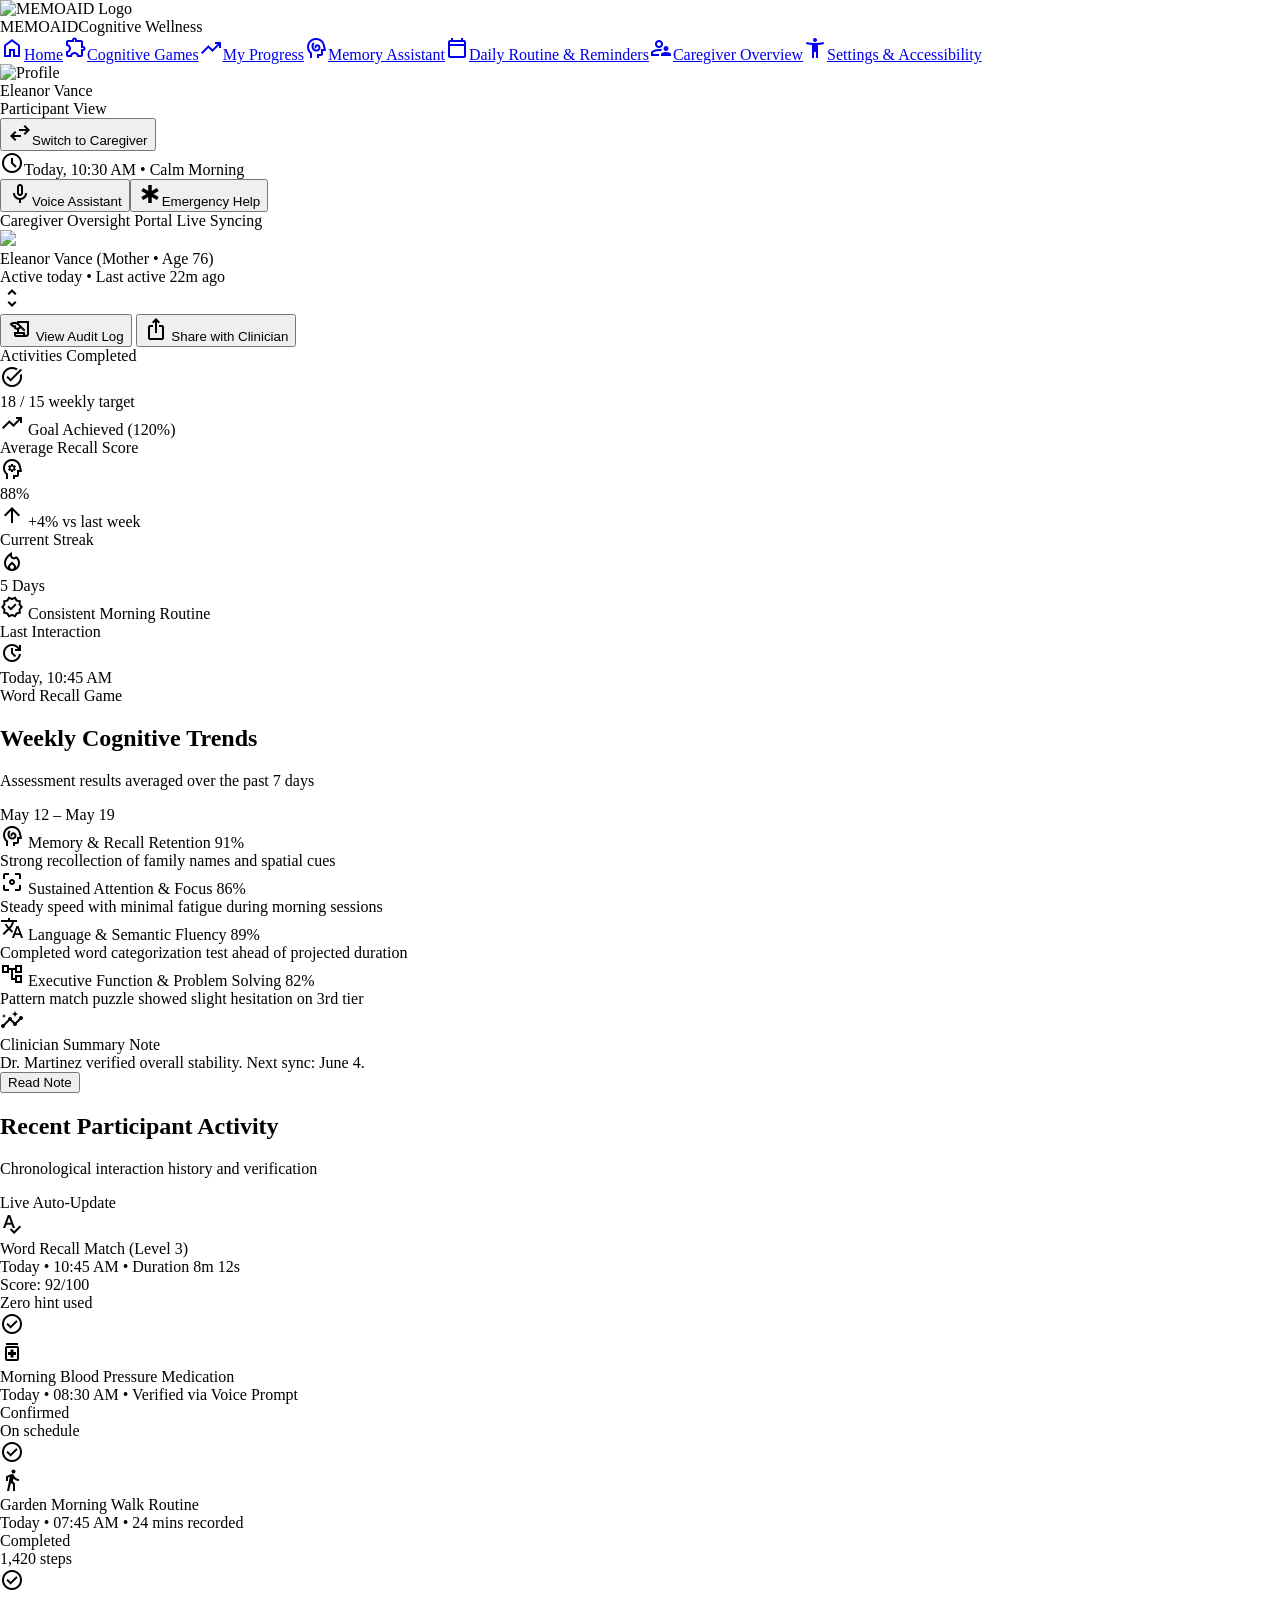
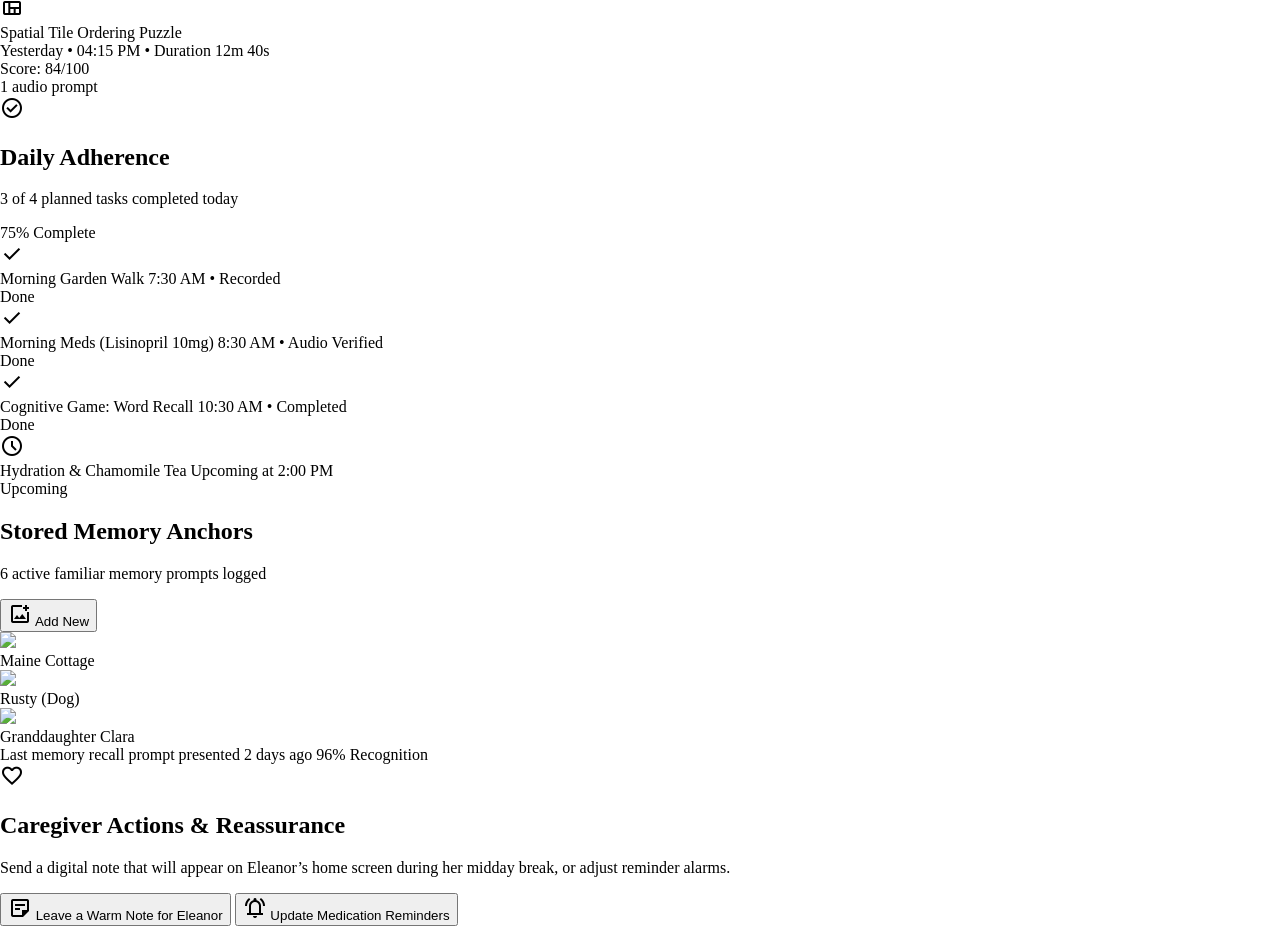
==== commit 44d8eb6b: "feat: complete role-based navigation, PDF report export, MEMOAID rebrand, and deployment configurati" ====
--- a/stitch_design/code.html
+++ b/stitch_design/code.html
@@ -1,5 +1,5 @@
 <!DOCTYPE html><html lang="en" style=""><head><meta charset="utf-8"><meta content="width=device-width, initial-scale=1.0" name="viewport"><link href="https://fonts.googleapis.com" rel="preconnect"><link crossorigin="" href="https://fonts.gstatic.com" rel="preconnect"><link href="https://fonts.googleapis.com/css2?family=Atkinson+Hyperlegible+Next:ital,wght@0,400..700;1,400..700&amp;family=Plus+Jakarta+Sans:ital,wght@0,500;0,600;0,700;1,500;1,600&amp;display=swap" rel="stylesheet"><link href="https://fonts.googleapis.com/css2?family=Material+Symbols+Outlined:opsz,wght,FILL,GRAD@24,400,0,0" rel="stylesheet">
-<link href="https://fonts.googleapis.com/css2?family=Material+Symbols+Outlined:wght,FILL@100..700,0..1&amp;display=swap" rel="stylesheet"><style>@layer base{html,body{margin:0;padding:0;}body{overscroll-behavior:none;}main>:first-child{margin-top:0!important;}main>:last-child{margin-bottom:0!important;}}::-webkit-scrollbar{display:none;}</style><script src="https://cdn.tailwindcss.com"></script><script id="tailwind-config">tailwind.config={darkMode:"class",theme:{extend:{colors:{"tertiary-fixed":"#ffddb6","inverse-on-surface":"#e4f3fb","error-container":"#ffdad6","primary":"#005138","surface-container-highest":"#d6e5ed","background":"#f3faff","inverse-primary":"#89d6b1","secondary-fixed":"#d2e4fc","on-primary-container":"#9ae9c3","surface-variant":"#d6e5ed","surface-container":"#e1f0f8","secondary":"#4f6074","on-tertiary-container":"#ffd198","tertiary":"#643f00","on-primary-fixed-variant":"#005138","surface-container-lowest":"#ffffff","on-error-container":"#93000a","surface-dim":"#cddce4","on-primary":"#ffffff","surface":"#f3faff","secondary-container":"#d2e4fc","on-background":"#0f1d23","surface-bright":"#f3faff","surface-container-high":"#dbebf2","primary-container":"#176b4d","on-tertiary-fixed-variant":"#643f00","on-surface-variant":"#3f4943","surface-tint":"#176b4d","outline":"#6f7a73","on-tertiary-fixed":"#2a1800","on-tertiary":"#ffffff","surface-container-low":"#e7f6fe","outline-variant":"#bec9c1","primary-fixed-dim":"#89d6b1","tertiary-container":"#845400","on-error":"#ffffff","secondary-fixed-dim":"#b6c8df","error":"#ba1a1a","on-secondary-container":"#55667a","on-surface":"#0f1d23","on-secondary-fixed-variant":"#37485b","tertiary-fixed-dim":"#ffb959","inverse-surface":"#243238","on-secondary":"#ffffff","on-primary-fixed":"#002114","primary-fixed":"#a4f3cc","on-secondary-fixed":"#0a1d2e"},borderRadius:{"DEFAULT":"0.25rem","lg":"0.5rem","xl":"0.75rem","full":"9999px"},spacing:{"space-sm":"0.75rem","space-lg":"1.5rem","space-xs":"0.5rem","space-md":"1rem","gutter-desktop":"2rem","margin-desktop":"3rem","gutter":"1.5rem","margin":"1.5rem","space-xl":"2.5rem"},fontFamily:{"headline-lg":["Plus Jakarta Sans"],"headline-sm":["Plus Jakarta Sans"],"body-md":["Atkinson Hyperlegible Next"],"headline-xl":["Plus Jakarta Sans"],"headline-lg-mobile":["Plus Jakarta Sans"],"label-sm":["Atkinson Hyperlegible Next"],"headline-xl-mobile":["Plus Jakarta Sans"],"label-lg":["Atkinson Hyperlegible Next"],"label-md":["Atkinson Hyperlegible Next"],"body-lg":["Atkinson Hyperlegible Next"],"body-xl":["Atkinson Hyperlegible Next"],"headline-md":["Plus Jakarta Sans"]},fontSize:{"headline-lg":["32px",{lineHeight:"42px",letterSpacing:"-0.015em",fontWeight:"700"}],"headline-sm":["20px",{lineHeight:"28px",fontWeight:"600"}],"body-md":["16px",{lineHeight:"26px",fontWeight:"400"}],"headline-xl":["40px",{lineHeight:"52px",letterSpacing:"-0.02em",fontWeight:"700"}],"headline-lg-mobile":["26px",{lineHeight:"34px",fontWeight:"700"}],"label-sm":["13px",{lineHeight:"18px",letterSpacing:"0.02em",fontWeight:"600"}],"headline-xl-mobile":["30px",{lineHeight:"38px",letterSpacing:"-0.01em",fontWeight:"700"}],"label-lg":["16px",{lineHeight:"22px",letterSpacing:"0.01em",fontWeight:"600"}],"label-md":["15px",{lineHeight:"20px",letterSpacing:"0.01em",fontWeight:"600"}],"body-lg":["18px",{lineHeight:"28px",fontWeight:"400"}],"body-xl":["20px",{lineHeight:"32px",fontWeight:"400"}],"headline-md":["24px",{lineHeight:"34px",fontWeight:"600"}]}}}}</script></head><body class="bg-surface font-body-md text-on-surface antialiased"><aside class="fixed left-0 top-0 h-screen w-[280px] bg-inverse-surface text-inverse-on-surface z-50 flex flex-col justify-between shadow-[0_4px_24px_rgba(0,0,0,0.12)] select-none"><div class="flex flex-col flex-1 min-h-0"><div class="p-space-lg flex items-center gap-space-sm bg-inverse-surface"><img alt="NEUROVIA Logo" class="h-8 w-auto object-contain" src="https://lh3.googleusercontent.com/aida-public/[base64]"><div class="flex flex-col"><span class="font-headline-sm text-headline-sm text-surface-container-lowest leading-none tracking-tight">NEUROVIA</span><span class="font-label-sm text-label-sm text-outline-variant mt-1 leading-none">Cognitive Wellness</span></div></div><nav class="flex-1 overflow-y-auto px-space-md py-space-xs space-y-1" data-active-classes="bg-primary-container text-on-primary font-label-lg rounded-xl shadow-[0_2px_8px_rgba(0,0,0,0.1)]"><a class="flex items-center gap-space-sm px-space-md py-3 rounded-xl font-label-lg text-label-lg text-surface-container-highest hover:bg-surface-variant/10 hover:text-surface-container-lowest transition-all duration-150" data-path="elderly-dashboard" href="#"><span class="material-symbols-outlined text-[24px]">home</span><span class="">Home</span></a><a class="flex items-center gap-space-sm px-space-md py-3 rounded-xl font-label-lg text-label-lg text-surface-container-highest hover:bg-surface-variant/10 hover:text-surface-container-lowest transition-all duration-150" data-path="cognitive-games" href="#"><span class="material-symbols-outlined text-[24px]">extension</span><span class="">Cognitive Games</span></a><a class="flex items-center gap-space-sm px-space-md py-3 rounded-xl font-label-lg text-label-lg text-surface-container-highest hover:bg-surface-variant/10 hover:text-surface-container-lowest transition-all duration-150" data-path="my-progress" href="#"><span class="material-symbols-outlined text-[24px]">trending_up</span><span class="">My Progress</span></a><a class="flex items-center gap-space-sm px-space-md py-3 rounded-xl font-label-lg text-label-lg text-surface-container-highest hover:bg-surface-variant/10 hover:text-surface-container-lowest transition-all duration-150" data-path="memory-assistant" href="#"><span class="material-symbols-outlined text-[24px]">cognition</span><span class="">Memory Assistant</span></a><a class="flex items-center gap-space-sm px-space-md py-3 rounded-xl font-label-lg text-label-lg text-surface-container-highest hover:bg-surface-variant/10 hover:text-surface-container-lowest transition-all duration-150" data-path="daily-routine-and-reminders" href="#"><span class="material-symbols-outlined text-[24px]">calendar_today</span><span class="">Daily Routine &amp; Reminders</span></a><a aria-current="page" class="flex items-center gap-space-sm px-space-md py-3 transition-all duration-150 bg-primary-container text-on-primary font-label-lg rounded-xl shadow-[0_2px_8px_rgba(0,0,0,0.1)]" data-path="caregiver-overview" href="#"><span class="material-symbols-outlined text-[24px]">supervisor_account</span><span class="">Caregiver Overview</span></a><a class="flex items-center gap-space-sm px-space-md py-3 rounded-xl font-label-lg text-label-lg text-surface-container-highest hover:bg-surface-variant/10 hover:text-surface-container-lowest transition-all duration-150" data-path="settings-and-accessibility" href="#"><span class="material-symbols-outlined text-[24px]">accessibility_new</span><span class="">Settings &amp; Accessibility</span></a></nav></div><div class="p-space-md bg-inverse-surface space-y-space-sm"><div class="flex items-center gap-space-sm p-space-sm rounded-xl bg-surface-variant/10"><img alt="Profile" class="w-8 h-8 rounded-full object-cover" src="https://lh3.googleusercontent.com/aida-public/[base64]"><div class="flex-1 min-w-0"><div class="font-label-md text-label-md text-surface-container-lowest truncate">Eleanor Vance</div><div class="inline-flex items-center gap-1 font-label-sm text-label-sm text-primary-fixed"><span class="w-2 h-2 rounded-full bg-primary-fixed"></span>Participant View</div></div></div><button class="w-full min-h-[48px] flex items-center justify-center gap-space-xs px-space-md py-2.5 rounded-xl font-label-md text-label-md text-surface-container-lowest bg-surface-variant/20 hover:bg-surface-variant/30 transition-colors focus:outline-none" type="button"><span class="material-symbols-outlined text-[20px]">swap_horiz</span><span class="">Switch to Caregiver</span></button></div></aside><div class="pl-[280px]"><header class="fixed top-0 left-[280px] right-0 h-20 bg-surface/90 backdrop-blur-xl shadow-[0_1px_8px_rgba(0,0,0,0.04)] z-40 flex items-center justify-between px-gutter-desktop"><div class="flex items-center gap-space-md"><div class="flex items-center gap-space-xs text-on-surface-variant"><span class="material-symbols-outlined text-[24px] text-primary">schedule</span><span class="font-label-lg text-label-lg font-medium text-on-surface">Today, 10:30 AM • Calm Morning</span></div></div><div class="flex items-center gap-space-md"><button aria-label="Toggle Voice Assistant" class="min-h-[48px] px-space-md py-2 rounded-full bg-surface-container-high hover:bg-surface-container-highest text-on-surface flex items-center gap-space-xs font-label-lg text-label-lg transition-colors shadow-[0_1px_4px_rgba(0,0,0,0.03)]" type="button"><span class="material-symbols-outlined text-[22px] text-primary">mic</span><span class="">Voice Assistant</span></button><button class="min-h-[48px] px-space-md py-2 rounded-full bg-error text-on-error flex items-center gap-space-xs font-label-lg text-label-lg shadow-[0_2px_8px_rgba(186,26,26,0.2)] hover:opacity-95 transition-opacity" type="button"><span class="material-symbols-outlined text-[22px]">emergency</span><span class="">Emergency Help</span></button></div></header><main class="w-full pt-20 px-gutter-desktop pb-margin-desktop bg-surface min-h-screen"><div class="flex flex-col w-full max-w-[1440px] mx-auto gap-space-xl">
+<link href="https://fonts.googleapis.com/css2?family=Material+Symbols+Outlined:wght,FILL@100..700,0..1&amp;display=swap" rel="stylesheet"><style>@layer base{html,body{margin:0;padding:0;}body{overscroll-behavior:none;}main>:first-child{margin-top:0!important;}main>:last-child{margin-bottom:0!important;}}::-webkit-scrollbar{display:none;}</style><script src="https://cdn.tailwindcss.com"></script><script id="tailwind-config">tailwind.config={darkMode:"class",theme:{extend:{colors:{"tertiary-fixed":"#ffddb6","inverse-on-surface":"#e4f3fb","error-container":"#ffdad6","primary":"#005138","surface-container-highest":"#d6e5ed","background":"#f3faff","inverse-primary":"#89d6b1","secondary-fixed":"#d2e4fc","on-primary-container":"#9ae9c3","surface-variant":"#d6e5ed","surface-container":"#e1f0f8","secondary":"#4f6074","on-tertiary-container":"#ffd198","tertiary":"#643f00","on-primary-fixed-variant":"#005138","surface-container-lowest":"#ffffff","on-error-container":"#93000a","surface-dim":"#cddce4","on-primary":"#ffffff","surface":"#f3faff","secondary-container":"#d2e4fc","on-background":"#0f1d23","surface-bright":"#f3faff","surface-container-high":"#dbebf2","primary-container":"#176b4d","on-tertiary-fixed-variant":"#643f00","on-surface-variant":"#3f4943","surface-tint":"#176b4d","outline":"#6f7a73","on-tertiary-fixed":"#2a1800","on-tertiary":"#ffffff","surface-container-low":"#e7f6fe","outline-variant":"#bec9c1","primary-fixed-dim":"#89d6b1","tertiary-container":"#845400","on-error":"#ffffff","secondary-fixed-dim":"#b6c8df","error":"#ba1a1a","on-secondary-container":"#55667a","on-surface":"#0f1d23","on-secondary-fixed-variant":"#37485b","tertiary-fixed-dim":"#ffb959","inverse-surface":"#243238","on-secondary":"#ffffff","on-primary-fixed":"#002114","primary-fixed":"#a4f3cc","on-secondary-fixed":"#0a1d2e"},borderRadius:{"DEFAULT":"0.25rem","lg":"0.5rem","xl":"0.75rem","full":"9999px"},spacing:{"space-sm":"0.75rem","space-lg":"1.5rem","space-xs":"0.5rem","space-md":"1rem","gutter-desktop":"2rem","margin-desktop":"3rem","gutter":"1.5rem","margin":"1.5rem","space-xl":"2.5rem"},fontFamily:{"headline-lg":["Plus Jakarta Sans"],"headline-sm":["Plus Jakarta Sans"],"body-md":["Atkinson Hyperlegible Next"],"headline-xl":["Plus Jakarta Sans"],"headline-lg-mobile":["Plus Jakarta Sans"],"label-sm":["Atkinson Hyperlegible Next"],"headline-xl-mobile":["Plus Jakarta Sans"],"label-lg":["Atkinson Hyperlegible Next"],"label-md":["Atkinson Hyperlegible Next"],"body-lg":["Atkinson Hyperlegible Next"],"body-xl":["Atkinson Hyperlegible Next"],"headline-md":["Plus Jakarta Sans"]},fontSize:{"headline-lg":["32px",{lineHeight:"42px",letterSpacing:"-0.015em",fontWeight:"700"}],"headline-sm":["20px",{lineHeight:"28px",fontWeight:"600"}],"body-md":["16px",{lineHeight:"26px",fontWeight:"400"}],"headline-xl":["40px",{lineHeight:"52px",letterSpacing:"-0.02em",fontWeight:"700"}],"headline-lg-mobile":["26px",{lineHeight:"34px",fontWeight:"700"}],"label-sm":["13px",{lineHeight:"18px",letterSpacing:"0.02em",fontWeight:"600"}],"headline-xl-mobile":["30px",{lineHeight:"38px",letterSpacing:"-0.01em",fontWeight:"700"}],"label-lg":["16px",{lineHeight:"22px",letterSpacing:"0.01em",fontWeight:"600"}],"label-md":["15px",{lineHeight:"20px",letterSpacing:"0.01em",fontWeight:"600"}],"body-lg":["18px",{lineHeight:"28px",fontWeight:"400"}],"body-xl":["20px",{lineHeight:"32px",fontWeight:"400"}],"headline-md":["24px",{lineHeight:"34px",fontWeight:"600"}]}}}}</script></head><body class="bg-surface font-body-md text-on-surface antialiased"><aside class="fixed left-0 top-0 h-screen w-[280px] bg-inverse-surface text-inverse-on-surface z-50 flex flex-col justify-between shadow-[0_4px_24px_rgba(0,0,0,0.12)] select-none"><div class="flex flex-col flex-1 min-h-0"><div class="p-space-lg flex items-center gap-space-sm bg-inverse-surface"><img alt="MEMOAID Logo" class="h-8 w-auto object-contain" src="https://lh3.googleusercontent.com/aida-public/[base64]"><div class="flex flex-col"><span class="font-headline-sm text-headline-sm text-surface-container-lowest leading-none tracking-tight">MEMOAID</span><span class="font-label-sm text-label-sm text-outline-variant mt-1 leading-none">Cognitive Wellness</span></div></div><nav class="flex-1 overflow-y-auto px-space-md py-space-xs space-y-1" data-active-classes="bg-primary-container text-on-primary font-label-lg rounded-xl shadow-[0_2px_8px_rgba(0,0,0,0.1)]"><a class="flex items-center gap-space-sm px-space-md py-3 rounded-xl font-label-lg text-label-lg text-surface-container-highest hover:bg-surface-variant/10 hover:text-surface-container-lowest transition-all duration-150" data-path="elderly-dashboard" href="#"><span class="material-symbols-outlined text-[24px]">home</span><span class="">Home</span></a><a class="flex items-center gap-space-sm px-space-md py-3 rounded-xl font-label-lg text-label-lg text-surface-container-highest hover:bg-surface-variant/10 hover:text-surface-container-lowest transition-all duration-150" data-path="cognitive-games" href="#"><span class="material-symbols-outlined text-[24px]">extension</span><span class="">Cognitive Games</span></a><a class="flex items-center gap-space-sm px-space-md py-3 rounded-xl font-label-lg text-label-lg text-surface-container-highest hover:bg-surface-variant/10 hover:text-surface-container-lowest transition-all duration-150" data-path="my-progress" href="#"><span class="material-symbols-outlined text-[24px]">trending_up</span><span class="">My Progress</span></a><a class="flex items-center gap-space-sm px-space-md py-3 rounded-xl font-label-lg text-label-lg text-surface-container-highest hover:bg-surface-variant/10 hover:text-surface-container-lowest transition-all duration-150" data-path="memory-assistant" href="#"><span class="material-symbols-outlined text-[24px]">cognition</span><span class="">Memory Assistant</span></a><a class="flex items-center gap-space-sm px-space-md py-3 rounded-xl font-label-lg text-label-lg text-surface-container-highest hover:bg-surface-variant/10 hover:text-surface-container-lowest transition-all duration-150" data-path="daily-routine-and-reminders" href="#"><span class="material-symbols-outlined text-[24px]">calendar_today</span><span class="">Daily Routine &amp; Reminders</span></a><a aria-current="page" class="flex items-center gap-space-sm px-space-md py-3 transition-all duration-150 bg-primary-container text-on-primary font-label-lg rounded-xl shadow-[0_2px_8px_rgba(0,0,0,0.1)]" data-path="caregiver-overview" href="#"><span class="material-symbols-outlined text-[24px]">supervisor_account</span><span class="">Caregiver Overview</span></a><a class="flex items-center gap-space-sm px-space-md py-3 rounded-xl font-label-lg text-label-lg text-surface-container-highest hover:bg-surface-variant/10 hover:text-surface-container-lowest transition-all duration-150" data-path="settings-and-accessibility" href="#"><span class="material-symbols-outlined text-[24px]">accessibility_new</span><span class="">Settings &amp; Accessibility</span></a></nav></div><div class="p-space-md bg-inverse-surface space-y-space-sm"><div class="flex items-center gap-space-sm p-space-sm rounded-xl bg-surface-variant/10"><img alt="Profile" class="w-8 h-8 rounded-full object-cover" src="https://lh3.googleusercontent.com/aida-public/[base64]"><div class="flex-1 min-w-0"><div class="font-label-md text-label-md text-surface-container-lowest truncate">Eleanor Vance</div><div class="inline-flex items-center gap-1 font-label-sm text-label-sm text-primary-fixed"><span class="w-2 h-2 rounded-full bg-primary-fixed"></span>Participant View</div></div></div><button class="w-full min-h-[48px] flex items-center justify-center gap-space-xs px-space-md py-2.5 rounded-xl font-label-md text-label-md text-surface-container-lowest bg-surface-variant/20 hover:bg-surface-variant/30 transition-colors focus:outline-none" type="button"><span class="material-symbols-outlined text-[20px]">swap_horiz</span><span class="">Switch to Caregiver</span></button></div></aside><div class="pl-[280px]"><header class="fixed top-0 left-[280px] right-0 h-20 bg-surface/90 backdrop-blur-xl shadow-[0_1px_8px_rgba(0,0,0,0.04)] z-40 flex items-center justify-between px-gutter-desktop"><div class="flex items-center gap-space-md"><div class="flex items-center gap-space-xs text-on-surface-variant"><span class="material-symbols-outlined text-[24px] text-primary">schedule</span><span class="font-label-lg text-label-lg font-medium text-on-surface">Today, 10:30 AM • Calm Morning</span></div></div><div class="flex items-center gap-space-md"><button aria-label="Toggle Voice Assistant" class="min-h-[48px] px-space-md py-2 rounded-full bg-surface-container-high hover:bg-surface-container-highest text-on-surface flex items-center gap-space-xs font-label-lg text-label-lg transition-colors shadow-[0_1px_4px_rgba(0,0,0,0.03)]" type="button"><span class="material-symbols-outlined text-[22px] text-primary">mic</span><span class="">Voice Assistant</span></button><button class="min-h-[48px] px-space-md py-2 rounded-full bg-error text-on-error flex items-center gap-space-xs font-label-lg text-label-lg shadow-[0_2px_8px_rgba(186,26,26,0.2)] hover:opacity-95 transition-opacity" type="button"><span class="material-symbols-outlined text-[22px]">emergency</span><span class="">Emergency Help</span></button></div></header><main class="w-full pt-20 px-gutter-desktop pb-margin-desktop bg-surface min-h-screen"><div class="flex flex-col w-full max-w-[1440px] mx-auto gap-space-xl">
 <!-- Top Context & Action Bar -->
 <section class="flex flex-col md:flex-row md:items-center justify-between gap-space-md">
 <div class="flex flex-col gap-1">
